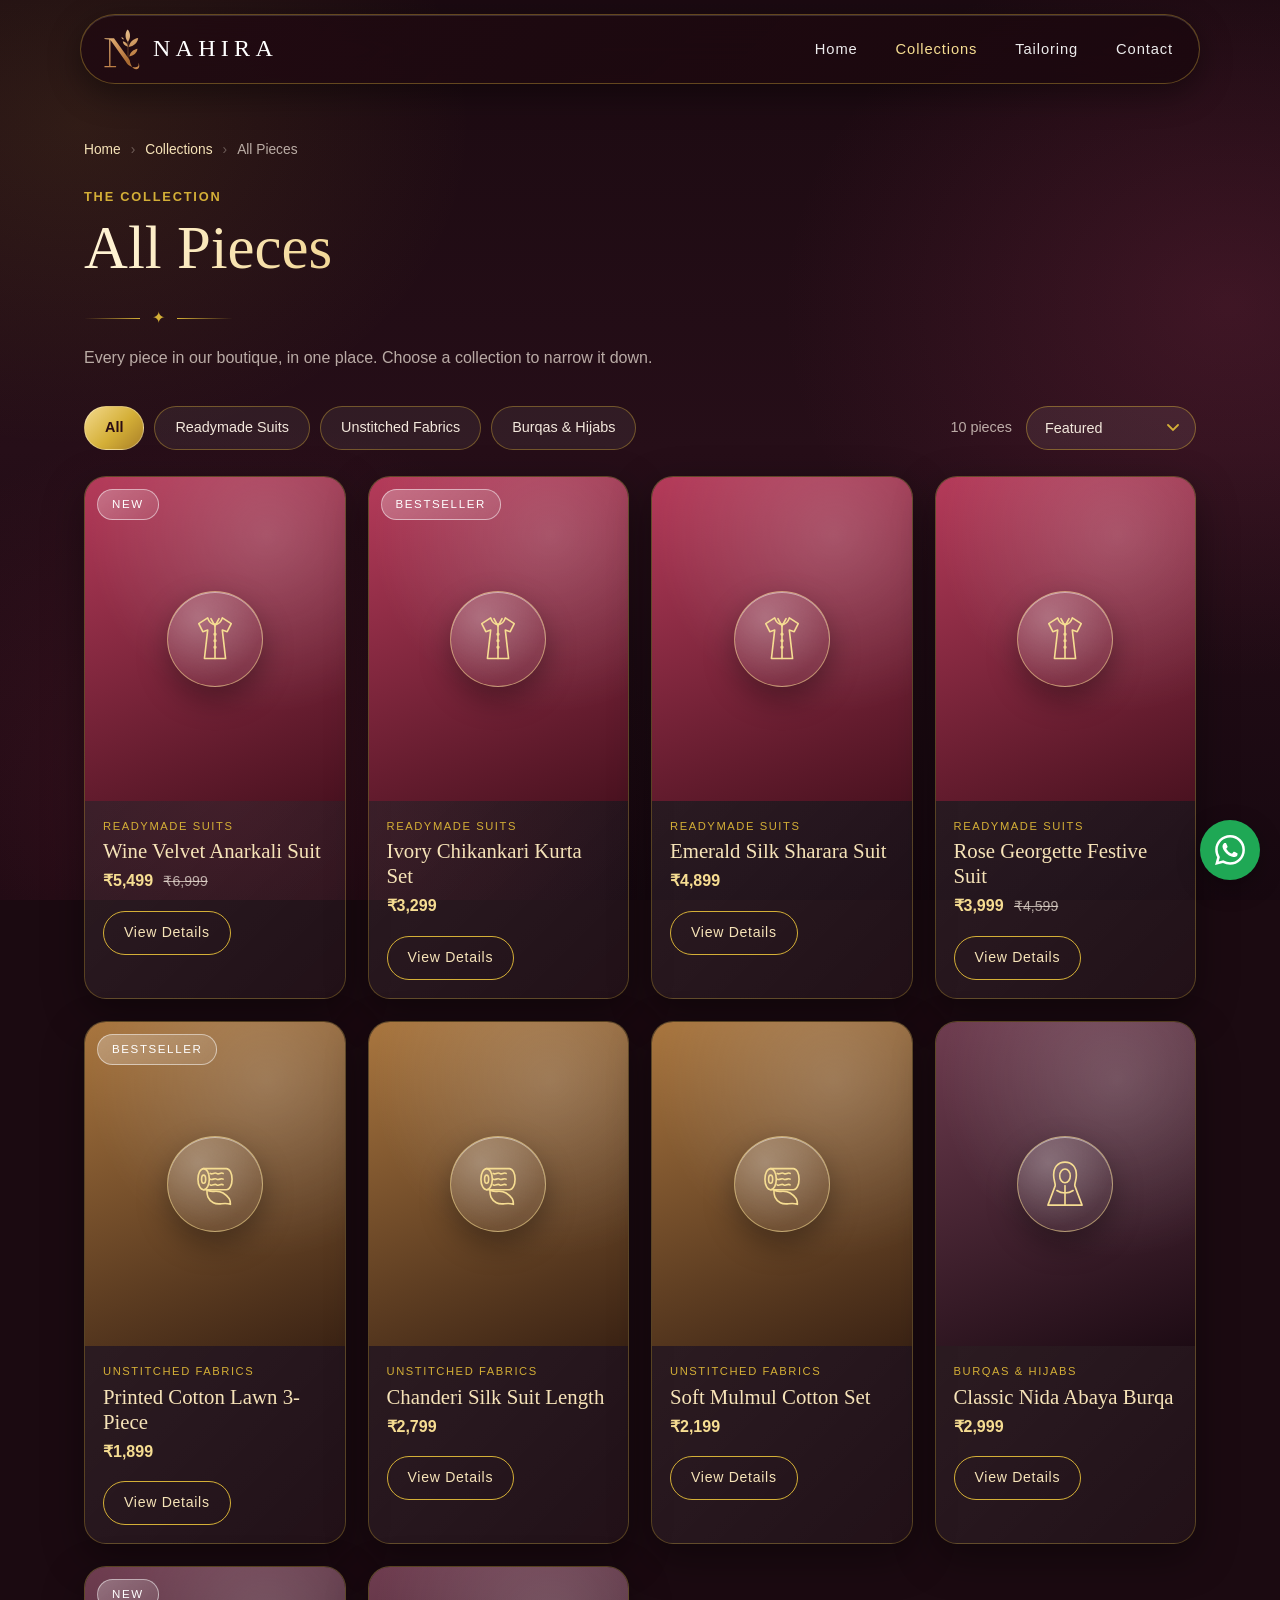
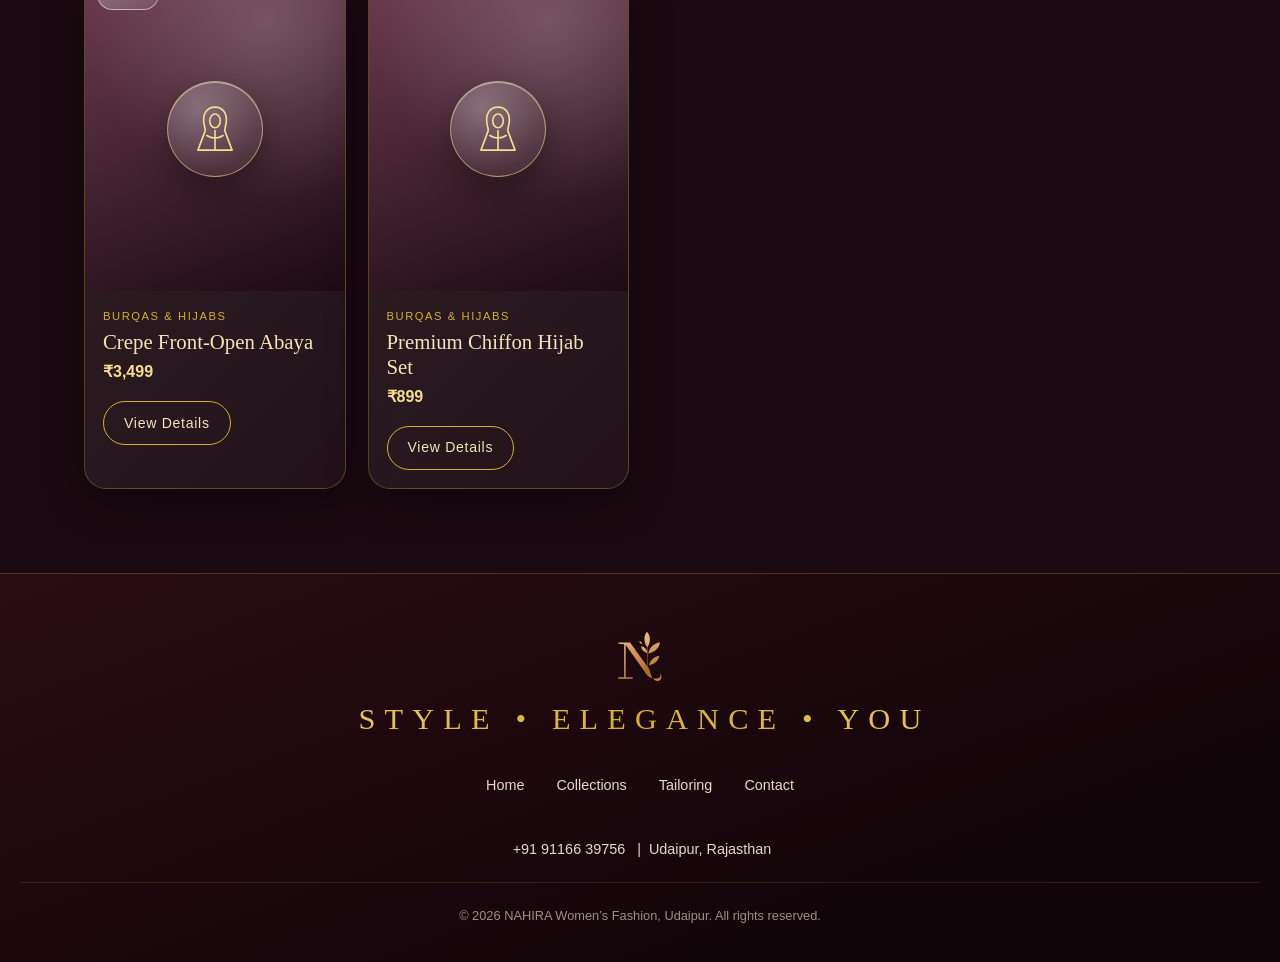
==== category.html @ c0d9e7b3 "Add files via upload" ====
<!DOCTYPE html>
<html lang="en">
<head>
<meta charset="utf-8">
<meta name="viewport" content="width=device-width, initial-scale=1, viewport-fit=cover">
<meta name="color-scheme" content="dark">
<meta name="theme-color" content="#1b0a11">
<title>Collection | NAHIRA Women&rsquo;s Fashion, Udaipur</title>
<meta name="description" content="Browse the NAHIRA collection: designer suits, unstitched fabrics, burqas and hijabs in Udaipur.">
<link rel="icon" href="data:image/svg+xml,%3Csvg xmlns='http://www.w3.org/2000/svg' viewBox='0 0 64 64'%3E%3Crect width='64' height='64' rx='14' fill='%235A1827'/%3E%3Ctext x='32' y='46' font-size='40' text-anchor='middle' fill='%23D4AF37' font-family='Georgia,serif'%3EN%3C/text%3E%3C/svg%3E">
<style>
:root{--wine:#5A1827;--gold:#D4AF37;--champ:#f6e3b8;--txt:#f3e8dc;--mut:rgba(243,232,220,.72);
--serif:"Cormorant Garamond","Playfair Display",Palatino,"Palatino Linotype","Book Antiqua",Georgia,serif;
--sans:"Avenir Next","Segoe UI",Helvetica,Arial,sans-serif;--spring:cubic-bezier(.34,1.56,.64,1);color-scheme:dark}
*{box-sizing:border-box;margin:0;padding:0}
html{scroll-behavior:smooth;-webkit-text-size-adjust:100%;text-size-adjust:100%}
body{font-family:var(--sans);background:#1b0a11;color:var(--txt);line-height:1.65;overflow-x:hidden;min-height:100vh;display:flex;flex-direction:column}
body::before{content:"";position:fixed;inset:0;z-index:-1;pointer-events:none;background:
radial-gradient(640px 520px at 6% 14%,rgba(212,175,55,.10),transparent 62%),
radial-gradient(720px 600px at 96% 34%,rgba(176,58,98,.20),transparent 62%),
radial-gradient(700px 600px at 18% 88%,rgba(122,34,56,.30),transparent 62%),
linear-gradient(180deg,#1b0a11,#260e18 50%,#170810)}
a{color:inherit;text-decoration:none}
button,select{font-family:inherit}
a,button{-webkit-tap-highlight-color:transparent;touch-action:manipulation}
:focus-visible{outline:2px solid var(--gold);outline-offset:3px}
::selection{background:rgba(212,175,55,.4);color:#fff}
.wrap{max-width:1160px;margin:0 auto;padding:0 24px;width:100%}
main{flex:1;padding:128px 0 84px}
.skip{position:fixed;left:12px;top:-60px;z-index:100;padding:10px 18px;border-radius:999px;background:var(--gold);color:#2a0c14;transition:top .3s}
.skip:focus{top:12px}

/* navigation */
#nav{position:fixed;top:calc(14px + env(safe-area-inset-top,0px));left:50%;transform:translateX(-50%);width:min(1120px,calc(100% - 24px));z-index:50;display:flex;align-items:center;justify-content:space-between;padding:10px 20px;border-radius:999px;color:#fff;
background:linear-gradient(135deg,rgba(32,10,17,.9),rgba(26,8,14,.84));backdrop-filter:blur(22px) saturate(120%);-webkit-backdrop-filter:blur(22px) saturate(120%);border:1px solid rgba(212,175,55,.38);box-shadow:inset 0 1px 0 rgba(255,255,255,.14),0 10px 32px rgba(0,0,0,.4)}
.brand{display:flex;align-items:center;gap:10px;font-family:var(--serif);font-size:1.5rem;letter-spacing:.22em}
.brand svg{width:42px;height:42px}
.links{display:flex;gap:26px;font-size:.92rem;letter-spacing:.06em}
.links a{display:inline-block;padding:12px 6px;opacity:.92;transition:transform .45s var(--spring),color .3s,opacity .3s}
.links a:hover,.links a:focus-visible,.links a[aria-current=page]{color:#f6dd92;opacity:1}
.links a:hover{transform:translateY(-2px) scale(1.12)}
.burger{display:none;width:44px;height:44px;margin-right:-8px;place-items:center;font-size:1.5rem;line-height:1;border-radius:50%;background:none;border:0;color:#fff;cursor:pointer}
@media(max-width:760px){
.burger{display:grid}
.links{position:absolute;top:calc(100% + 10px);left:0;right:0;flex-direction:column;gap:0;border-radius:24px;padding:8px 24px;background:rgba(26,8,14,.97);border:1px solid rgba(212,175,55,.35);opacity:0;visibility:hidden;pointer-events:none;transform:translateY(-8px);transition:opacity .4s,transform .4s,visibility 0s .4s}
.links.open{opacity:1;visibility:visible;pointer-events:auto;transform:none;transition-delay:0s}
.links a{padding:14px 0;border-bottom:1px solid rgba(212,175,55,.15)}
.links a:last-child{border:0}
.links a:hover{transform:none}}

/* page heading */
.crumbs{display:flex;flex-wrap:wrap;gap:0 10px;align-items:center;font-size:.86rem;color:var(--mut);margin-bottom:14px}
.crumbs a{display:inline-flex;align-items:center;min-height:44px;color:var(--champ);transition:color .3s}
.crumbs a:hover{color:var(--gold)}
.crumbs i{font-style:normal;opacity:.45}
.kicker{color:var(--gold);letter-spacing:.14em;font-size:.8rem;font-weight:600;text-transform:uppercase}
.title{font-family:var(--serif);font-weight:500;line-height:1.1;font-size:clamp(2.2rem,5.5vw,3.8rem);margin-top:8px;padding-bottom:.08em;
background:linear-gradient(100deg,#fff2d2 5%,#e8c46a 55%,#d98aa0 108%);-webkit-background-clip:text;background-clip:text;color:transparent}
.lead{max-width:640px;margin-top:14px;color:var(--mut)}
.orn{display:flex;align-items:center;gap:12px;color:var(--gold);margin-top:18px}
.orn i{height:1px;width:56px;background:linear-gradient(90deg,transparent,var(--gold))}
.orn i:last-child{transform:scaleX(-1)}

/* buttons + light sweep */
.btn{position:relative;overflow:hidden;display:inline-flex;align-items:center;justify-content:center;gap:10px;min-height:48px;padding:13px 28px;border-radius:999px;font-size:.95rem;letter-spacing:.05em;cursor:pointer;text-align:center;
border:1px solid var(--gold);color:var(--champ);background:rgba(255,255,255,.06);transition:transform .45s var(--spring),box-shadow .4s,background .4s,color .4s}
.btn:hover{transform:translateY(-3px)}
.b-gold{background:linear-gradient(135deg,#f3d98b,#D4AF37 55%,#a97f28);color:#2a0c14;border-color:rgba(255,255,255,.3);box-shadow:inset 0 1px 0 rgba(255,255,255,.6),0 8px 24px rgba(212,175,55,.28)}
.b-wa{background:linear-gradient(135deg,#27c765,#188f48);border-color:rgba(255,255,255,.3);color:#fff;box-shadow:inset 0 1px 0 rgba(255,255,255,.35),0 10px 28px rgba(24,143,72,.3)}
.b-line:hover{background:var(--gold);color:#2a0c14}
.sw{position:relative;overflow:hidden}
.sw::after,.btn::after{content:"";position:absolute;inset:0;border-radius:inherit;pointer-events:none;z-index:3;background:linear-gradient(135deg,transparent 46.5%,rgba(255,238,196,.34) 50%,transparent 53.5%);background-size:300% 300%;background-position:0 0;transition:background-position 1.15s cubic-bezier(.45,0,.2,1)}
.sw:hover::after,.btn:hover::after{background-position:100% 100%}
.glass{background:linear-gradient(135deg,rgba(255,255,255,.10),rgba(255,255,255,.03));backdrop-filter:blur(20px) saturate(140%);-webkit-backdrop-filter:blur(20px) saturate(140%);border:1px solid rgba(212,175,55,.28);box-shadow:0 14px 40px rgba(0,0,0,.38),inset 0 1px 0 rgba(255,255,255,.16),inset 0 -1px 0 rgba(212,175,55,.12)}

/* picture + product cards */
.media{position:relative;aspect-ratio:4/5;overflow:hidden;background:radial-gradient(circle at 70% 18%,rgba(255,255,255,.18),transparent 55%),linear-gradient(160deg,var(--c1,#7a2238),var(--c2,#2c0c16))}
.media img{position:absolute;inset:0;width:100%;height:100%;object-fit:cover;transition:transform 1.2s cubic-bezier(.2,.7,.2,1)}
.ph{position:absolute;inset:0;display:grid;place-items:center}
.ph span{display:grid;place-items:center;width:96px;height:96px;border-radius:50%;color:#f6dd92;background:radial-gradient(circle at 32% 28%,rgba(255,255,255,.28),rgba(255,255,255,.06) 70%);border:1px solid rgba(246,221,146,.55);box-shadow:inset 0 1px 0 rgba(255,255,255,.45),0 12px 30px rgba(0,0,0,.35)}
.ph svg{width:52px;height:52px}
.badge{position:absolute;top:12px;left:12px;z-index:2;padding:5px 14px;border-radius:999px;font-size:.72rem;letter-spacing:.14em;text-transform:uppercase;color:#fff;background:linear-gradient(135deg,rgba(255,255,255,.28),rgba(255,255,255,.08));border:1px solid rgba(255,255,255,.5);backdrop-filter:blur(10px);-webkit-backdrop-filter:blur(10px)}
.grid{display:grid;grid-template-columns:repeat(auto-fill,minmax(250px,1fr));gap:22px}
@media(max-width:560px){.grid{grid-template-columns:repeat(2,minmax(0,1fr));gap:14px}.ph span{width:72px;height:72px}.ph svg{width:38px;height:38px}}
@media(max-width:360px){.grid{grid-template-columns:1fr}}
.pc{display:flex;flex-direction:column;border-radius:22px;border:1px solid rgba(212,175,55,.3);background:linear-gradient(135deg,rgba(255,255,255,.10),rgba(255,255,255,.03));box-shadow:0 14px 40px rgba(0,0,0,.38);animation:up .8s both;transition:transform .5s var(--spring),box-shadow .5s,border-color .5s}
.mwrap{position:relative}
.pi{padding:16px 18px 18px;display:flex;flex-direction:column;gap:4px;flex:1}
.pcat{font-size:.7rem;letter-spacing:.14em;text-transform:uppercase;color:var(--gold)}
.pi h3{font-family:var(--serif);font-weight:500;font-size:1.3rem;line-height:1.2;color:var(--champ)}
.pp{font-weight:600;color:#f6dd92}
.pp s{color:var(--mut);font-weight:400;font-size:.88em;margin-left:6px}
.vd{margin-top:12px;align-self:flex-start;display:inline-flex;align-items:center;min-height:44px;padding:0 20px;border-radius:999px;border:1px solid var(--gold);color:var(--champ);font-size:.88rem;letter-spacing:.05em;transition:background .4s,color .4s}
@media(max-width:560px){.pi{padding:12px 12px 14px}.pi h3{font-size:1.1rem}.vd{align-self:stretch;justify-content:center;padding:0 10px}}
@media(hover:hover){
.pc:hover{transform:translateY(-8px) scale(1.02);border-color:rgba(246,221,146,.7);box-shadow:0 28px 60px rgba(0,0,0,.55),0 0 30px rgba(212,175,55,.18)}
.pc:hover .media img{transform:scale(1.07)}
.pc:hover .vd{background:var(--gold);color:#2a0c14}}

/* messages */
.state{max-width:620px;margin:40px auto 0;padding:40px 28px;border-radius:24px;text-align:center}
.state svg{width:46px;height:46px;color:var(--gold);margin-bottom:14px}
.state h2{font-family:var(--serif);font-weight:500;font-size:1.8rem;color:var(--champ);line-height:1.2}
.state p{margin:10px 0 22px;color:var(--mut)}
.state .row{display:flex;flex-wrap:wrap;gap:12px;justify-content:center}

/* footer + whatsapp button */
footer{background:linear-gradient(160deg,#2a0c14,#120509 75%);border-top:1px solid rgba(212,175,55,.3);color:#e8d9c8;text-align:center;padding:56px 20px 36px}
.fe{width:52px;height:52px;margin:0 auto 12px;display:block}
.motto{font-family:var(--serif);font-size:clamp(.95rem,4.2vw,1.9rem);letter-spacing:.2em;padding-left:.2em;background:linear-gradient(90deg,#f6dd92,#D4AF37,#f6dd92);-webkit-background-clip:text;background-clip:text;color:transparent}
@media(min-width:561px){.motto{letter-spacing:.3em;padding-left:.3em}}
.fl{display:flex;gap:0 20px;justify-content:center;flex-wrap:wrap;margin:18px 0;font-size:.9rem}
.fl a{padding:12px 6px;transition:color .3s}.fl a:hover{color:var(--gold)}
.fp{font-size:.9rem}.fp a{display:inline-block;padding:10px 4px}
.copy{font-size:.8rem;opacity:.65;border-top:1px solid rgba(212,175,55,.25);padding-top:22px;margin-top:10px}
.fab{position:fixed;right:calc(20px + env(safe-area-inset-right,0px));bottom:calc(20px + env(safe-area-inset-bottom,0px));z-index:60;width:60px;height:60px;border-radius:50%;background:#1fa855;display:grid;place-items:center;color:#fff;box-shadow:0 8px 24px rgba(0,0,0,.28);animation:pulse 2.6s infinite;transition:transform .5s var(--spring)}
.fab:hover{transform:scale(1.08)}.fab svg{width:30px;height:30px}
@keyframes pulse{0%{box-shadow:0 0 0 0 rgba(31,168,85,.55)}70%{box-shadow:0 0 0 18px rgba(31,168,85,0)}100%{box-shadow:0 0 0 0 rgba(31,168,85,0)}}
@keyframes up{from{opacity:0;transform:translateY(18px)}}
.up{animation:up .9s both}
@media(max-width:560px){footer{padding-bottom:100px}main{padding-top:112px}}
@media(prefers-reduced-motion:reduce){html{scroll-behavior:auto}*{animation:none!important;transition:none!important}}

.head{max-width:760px}
.toolbar{display:flex;flex-wrap:wrap;gap:14px 20px;align-items:center;justify-content:space-between;margin:34px 0 26px}
.chips{display:flex;flex-wrap:wrap;gap:10px}
.chip{display:inline-flex;align-items:center;min-height:44px;padding:0 20px;border-radius:999px;font-size:.9rem;border:1px solid rgba(212,175,55,.4);background:rgba(255,255,255,.06);color:var(--txt);transition:transform .45s var(--spring),background .4s,color .4s,border-color .4s}
.chip:hover{transform:translateY(-3px);border-color:var(--gold)}
.chip[aria-current=true]{background:linear-gradient(135deg,#f3d98b,#D4AF37 55%,#a97f28);color:#2a0c14;border-color:rgba(255,255,255,.3);font-weight:600}
.tools{display:flex;align-items:center;gap:14px;color:var(--mut);font-size:.9rem}
.sel{min-height:44px;padding:0 40px 0 18px;border-radius:999px;border:1px solid rgba(212,175,55,.45);background:rgba(255,255,255,.07) url("data:image/svg+xml,%3Csvg xmlns='http://www.w3.org/2000/svg' width='12' height='8' viewBox='0 0 12 8'%3E%3Cpath d='M1 1l5 5 5-5' fill='none' stroke='%23D4AF37' stroke-width='1.8' stroke-linecap='round'/%3E%3C/svg%3E") no-repeat right 16px center;color:var(--txt);font-size:.9rem;-webkit-appearance:none;appearance:none;cursor:pointer}
.sel option{background:#2a0c14;color:#f3e8dc}
@media(max-width:560px){.tools{width:100%;justify-content:space-between}}
</style>
</head>
<body>
<svg width="0" height="0" style="position:absolute" aria-hidden="true">
<defs>
<linearGradient id="bz" gradientUnits="userSpaceOnUse" x1="118" y1="246" x2="530" y2="625"><stop offset="0" stop-color="#e3b479"/><stop offset=".45" stop-color="#c88b52"/><stop offset=".75" stop-color="#a8692f"/><stop offset="1" stop-color="#c58a50"/></linearGradient>
<linearGradient id="lf" gradientUnits="userSpaceOnUse" x1="350" y1="140" x2="530" y2="470"><stop offset="0" stop-color="#e8c28f"/><stop offset="1" stop-color="#b9783c"/></linearGradient>
<symbol id="logo" viewBox="100 120 470 520">
<path fill="url(#bz)" d="M118 246H236L430 516C440 584 472 632 512 630C552 628 562 580 532 548C548 576 540 606 502 606C452 606 402 582 381 534L192 270V592H262V607H118V592H176V262Q132 262 118 256Z"/>
<path fill="none" stroke="url(#bz)" stroke-width="5" stroke-linecap="round" d="M411 520C406 440 412 360 408 292"/>
<g fill="url(#lf)">
<path d="M408 292C372 250 368 180 405 138C445 180 442 250 408 292Z"/>
<path d="M418 355C430 290 480 250 535 243C530 300 480 345 418 355Z"/>
<path d="M425 472C435 420 480 385 527 377C520 430 480 462 425 472Z"/>
<path d="M408 352C365 337 345 312 346 283C385 290 405 315 408 352Z"/>
<path d="M327 233C345 235 357 248 358 263C340 258 330 248 327 233Z"/>
</g>
<path fill="none" stroke="#fbe9cc" stroke-opacity=".35" stroke-width="2" d="M405 150C396 200 398 250 408 285"/>
</symbol>
</defs>
</svg>
<svg width="0" height="0" style="position:absolute" aria-hidden="true"><symbol id="wa" viewBox="0 0 24 24"><path d="M17.47 14.38c-.3-.15-1.76-.87-2.03-.97-.27-.1-.47-.15-.67.15-.2.3-.77.97-.94 1.16-.17.2-.35.22-.64.07-.3-.15-1.26-.46-2.39-1.47-.88-.79-1.48-1.76-1.65-2.06-.17-.3-.02-.46.13-.6.13-.13.3-.35.45-.52.15-.17.2-.3.3-.5.1-.2.05-.37-.03-.52-.07-.15-.67-1.61-.92-2.2-.24-.58-.49-.5-.67-.51h-.57c-.2 0-.52.08-.79.37-.27.3-1.04 1.02-1.04 2.48s1.07 2.88 1.21 3.07c.15.2 2.1 3.2 5.08 4.49.71.3 1.26.49 1.69.62.71.23 1.36.2 1.87.12.57-.08 1.76-.72 2-1.41.25-.7.25-1.29.17-1.41-.07-.13-.27-.2-.57-.35zM12.05 21.78a9.87 9.87 0 01-5.03-1.38l-.36-.21-3.74.98 1-3.65-.24-.37a9.86 9.86 0 01-1.51-5.26c0-5.45 4.44-9.88 9.89-9.88 2.64 0 5.12 1.03 6.99 2.9a9.82 9.82 0 012.89 6.99c0 5.45-4.44 9.88-9.89 9.88zm8.41-18.3A11.82 11.82 0 0012.05 0C5.5 0 .16 5.34.16 11.89c0 2.1.55 4.14 1.59 5.95L.06 24l6.3-1.65a11.88 11.88 0 005.69 1.45c6.55 0 11.89-5.34 11.89-11.89 0-3.18-1.24-6.17-3.48-8.42z"/></symbol></svg>
<a class="skip" href="#app">Skip to content</a>

<nav id="nav" aria-label="Main">
  <a href="index.html" class="brand" aria-label="Nahira home"><svg><use href="#logo"/></svg>NAHIRA</a>
  <button class="burger" id="burger" type="button" aria-label="Open menu" aria-controls="links" aria-expanded="false">&#9776;</button>
  <div class="links" id="links"><a href="index.html">Home</a><a href="collections.html" aria-current="page">Collections</a><a href="index.html#tailoring">Tailoring</a><a href="index.html#contact">Contact</a></div>
</nav>

<main>
<div class="wrap">
  <nav class="crumbs up" aria-label="Breadcrumb" id="crumbs"><a href="index.html">Home</a><i>&rsaquo;</i><a href="collections.html">Collections</a></nav>
  <header class="head up">
    <p class="kicker" id="kick">The Collection</p>
    <h1 class="title" id="ttl">Loading&hellip;</h1>
    <div class="orn"><i></i>&#10022;<i></i></div>
    <p class="lead" id="lead"></p>
  </header>
  <div class="toolbar up" id="toolbar" hidden>
    <div class="chips" id="chips" role="navigation" aria-label="Filter by category"></div>
    <div class="tools"><span id="count" aria-live="polite"></span>
      <label class="sr" for="sort" style="position:absolute;left:-9999px">Sort pieces</label>
      <select class="sel" id="sort"><option value="featured">Featured</option><option value="low">Price: low to high</option><option value="high">Price: high to low</option><option value="name">Name: A to Z</option></select></div>
  </div>
  <section id="app" aria-live="polite"><noscript><div class="state glass"><h2>Please enable JavaScript</h2><p>The catalogue needs JavaScript to load. You can still message us on WhatsApp.</p></div></noscript></section>
</div>
</main>

<footer>
  <svg class="fe" viewBox="0 0 100 100" aria-hidden="true"><use href="#logo"/></svg>
  <p class="motto">STYLE &bull; ELEGANCE &bull; YOU</p>
  <div class="fl"><a href="index.html">Home</a><a href="collections.html">Collections</a><a href="index.html#tailoring">Tailoring</a><a href="index.html#contact">Contact</a></div>
  <p class="fp"><a href="tel:+919116639756">+91 91166 39756</a> &nbsp;|&nbsp; Udaipur, Rajasthan</p>
  <p class="copy">&copy; <span id="yr">2026</span> NAHIRA Women&rsquo;s Fashion, Udaipur. All rights reserved.</p>
</footer>

<a class="fab" id="fab" href="https://wa.me/919116639756" target="_blank" rel="noopener" aria-label="Chat on WhatsApp"><svg viewBox="0 0 24 24" fill="currentColor"><use href="#wa"/></svg></a>

<script src="products.js"></script>
<script>
(function(){
"use strict";
var N=window.NAHIRA; if(!N){ document.getElementById('app').innerHTML='<div class="state glass"><h2>We could not load the catalogue</h2><p>Please refresh the page, or message us on WhatsApp and we will help you right away.</p><div class="row"><a class="btn b-wa" href="https://wa.me/919116639756">Chat on WhatsApp</a></div></div>'; return; }
N.initShell();
var app=document.getElementById("app"), $=function(id){return document.getElementById(id);};
var params=new URLSearchParams(location.search);
var raw=(params.get("cat")||"all").trim().toLowerCase();
var shelf=N.categories.filter(function(c){return !c.href;});
var cat=raw==="all"?null:shelf.filter(function(c){return c.id.toLowerCase()===raw;})[0];

function state(title,text,extra){
  app.innerHTML='<div class="state glass up">'+N.icon("gem")+'<h2>'+N.esc(title)+'</h2><p>'+N.esc(text)+'</p><div class="row">'+extra+'</div></div>';
}
function chipsHtml(){
  var all='<a class="chip" href="category.html?cat=all"'+(cat?'':' aria-current="true"')+'>All</a>';
  return all+shelf.map(function(c){
    var on=cat&&cat.id===c.id;
    return '<a class="chip" href="category.html?cat='+encodeURIComponent(c.id)+'"'+(on?' aria-current="true"':'')+'>'+N.esc(c.name)+'</a>';
  }).join("");
}

if(raw!=="all"&&!cat){
  document.title="Collection not found | NAHIRA Women\u2019s Fashion";
  $("kick").textContent="Collection not found"; $("ttl").textContent="We could not find that collection";
  $("lead").textContent="The link may be old or mistyped. Please choose one of our collections below.";
  state("Choose a collection","Here are the collections currently available at NAHIRA.",
    shelf.map(function(c){return '<a class="btn b-line" href="category.html?cat='+encodeURIComponent(c.id)+'">'+N.esc(c.name)+'</a>';}).join("")+'<a class="btn b-gold" href="collections.html">All collections</a>');
  return;
}

var name=cat?cat.name:"All Pieces";
document.title=name+" | NAHIRA Women\u2019s Fashion, Udaipur";
$("kick").textContent=cat?(cat.tagline||"The Collection"):"The Collection";
$("ttl").textContent=name;
$("lead").textContent=cat?(cat.description||""):"Every piece in our boutique, in one place. Choose a collection to narrow it down.";
$("crumbs").insertAdjacentHTML("beforeend",'<i>&rsaquo;</i><span aria-current="page">'+N.esc(name)+'</span>');
$("chips").innerHTML=chipsHtml(); $("toolbar").hidden=false;

var items=cat?N.inCat(cat.id):N.products.filter(function(p){return N.cat(p.category)&&!N.cat(p.category).href;});

function render(){
  var mode=$("sort").value, list=items.slice();
  if(mode==="low") list.sort(function(a,b){return (a.price||0)-(b.price||0);});
  if(mode==="high") list.sort(function(a,b){return (b.price||0)-(a.price||0);});
  if(mode==="name") list.sort(function(a,b){return String(a.name).localeCompare(String(b.name));});
  $("count").textContent=list.length+(list.length===1?" piece":" pieces");
  if(!list.length){
    $("sort").disabled=true;
    state("New pieces arriving soon","We are adding new designs to this collection. Message us and we will tell you what is coming.",
      '<a class="btn b-wa" target="_blank" rel="noopener" href="'+N.esc(N.wa("Hello Nahira Fashion, I would like to know about new arrivals in "+name+"."))+'">Ask on WhatsApp</a><a class="btn b-line" href="collections.html">All collections</a>');
    return;
  }
  app.innerHTML='<div class="grid">'+list.map(N.card).join("")+'</div>';
}
$("sort").addEventListener("change",render);
render();
})();
</script>
</body>
</html>
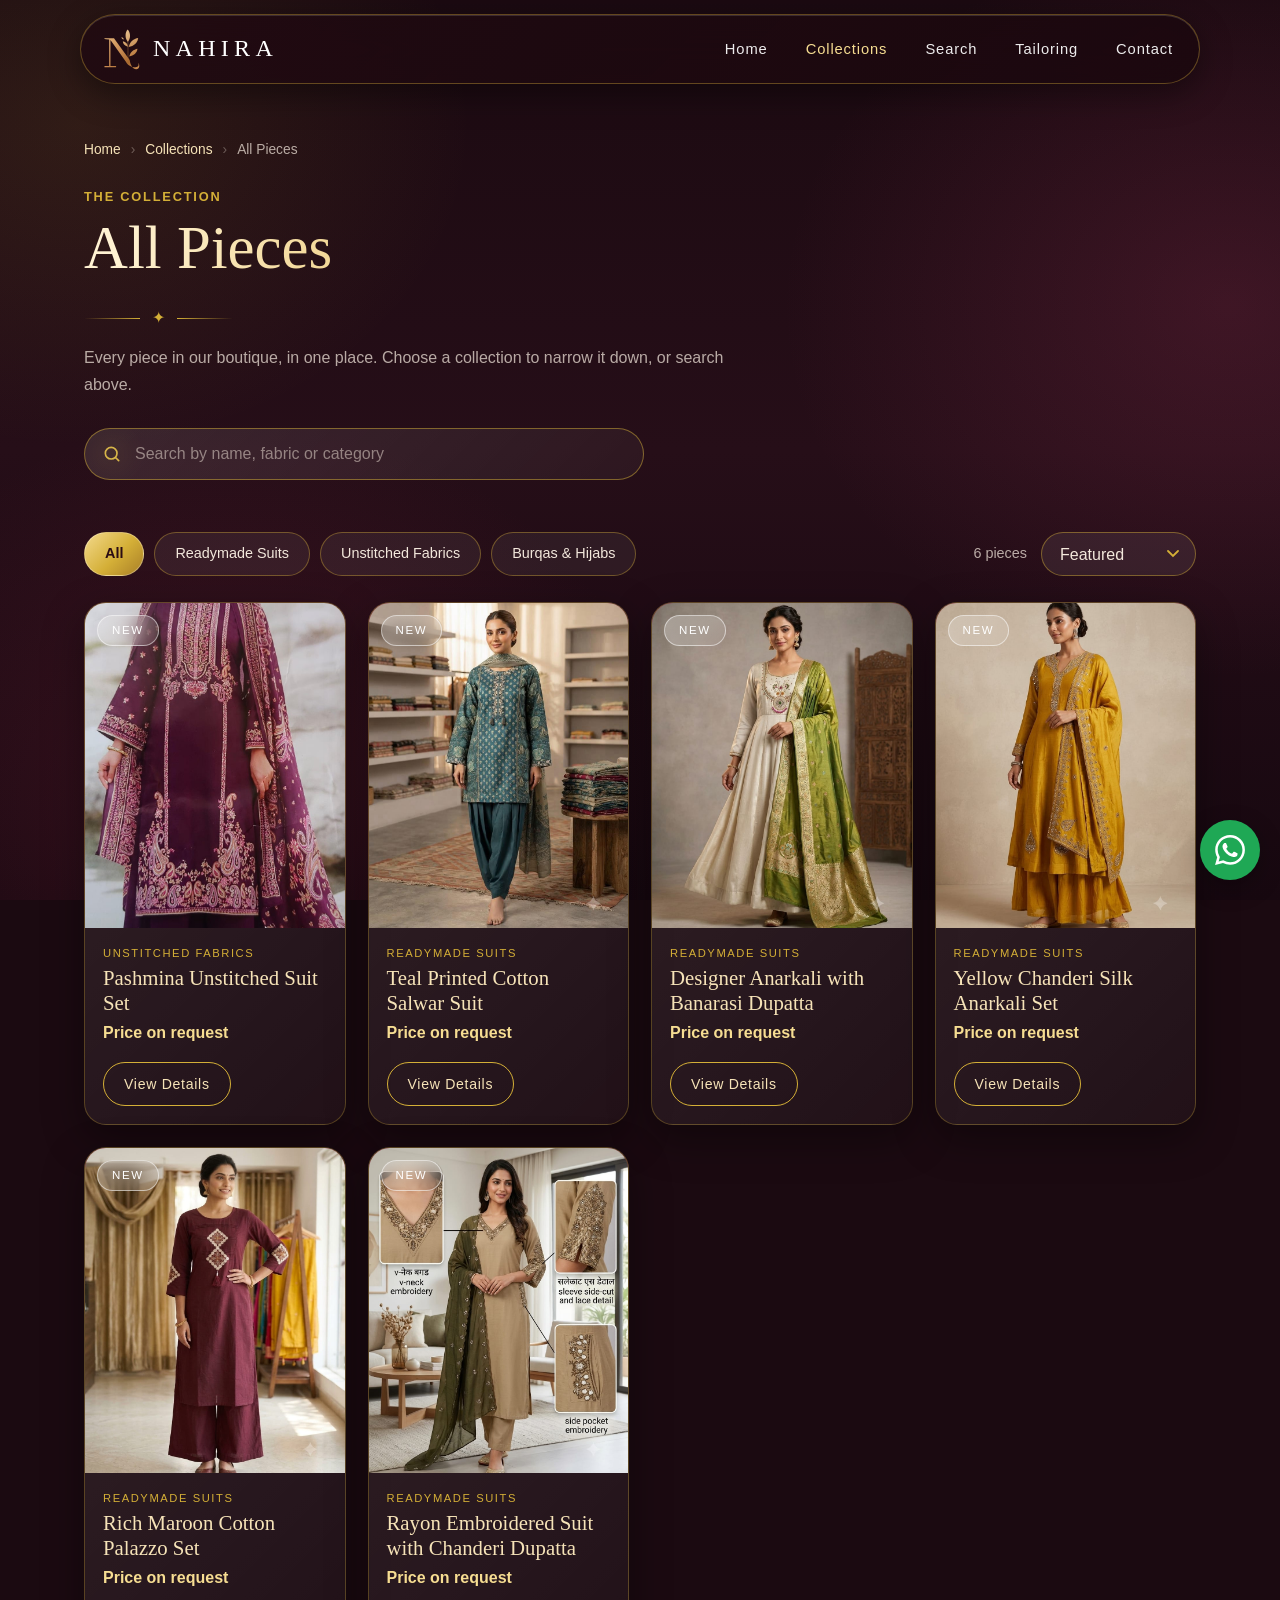
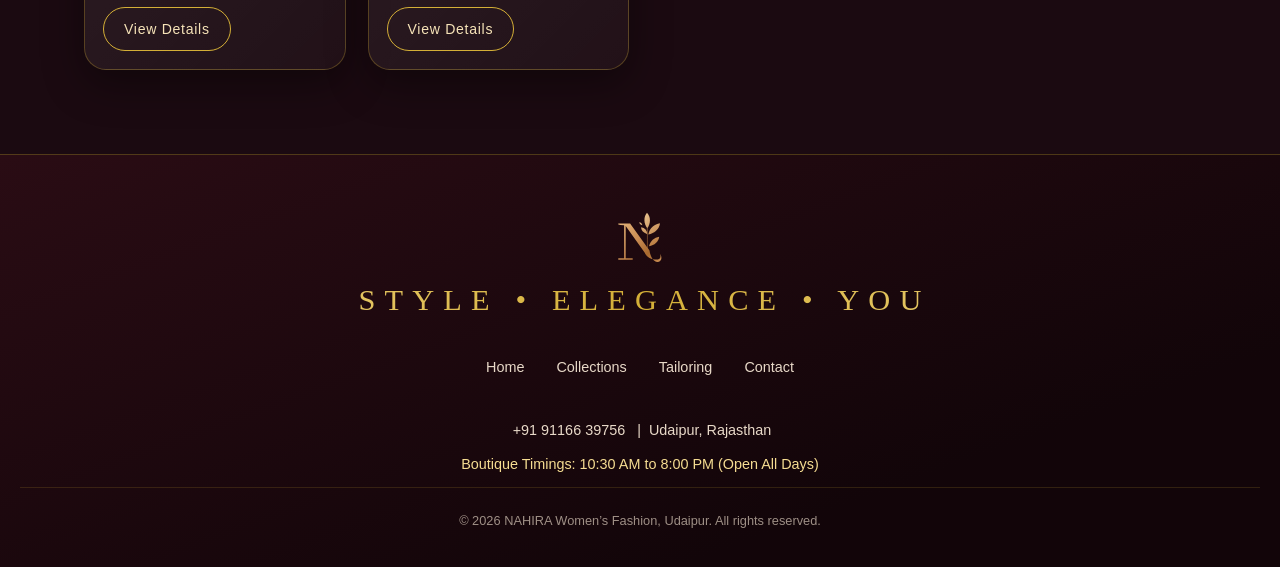
==== commit 2ae92589: "Add files via upload" ====
--- a/category.html
+++ b/category.html
@@ -13,6 +13,7 @@
 --serif:"Cormorant Garamond","Playfair Display",Palatino,"Palatino Linotype","Book Antiqua",Georgia,serif;
 --sans:"Avenir Next","Segoe UI",Helvetica,Arial,sans-serif;--spring:cubic-bezier(.34,1.56,.64,1);color-scheme:dark}
 *{box-sizing:border-box;margin:0;padding:0}
+[hidden]{display:none!important}
 html{scroll-behavior:smooth;-webkit-text-size-adjust:100%;text-size-adjust:100%}
 body{font-family:var(--sans);background:#1b0a11;color:var(--txt);line-height:1.65;overflow-x:hidden;min-height:100vh;display:flex;flex-direction:column}
 body::before{content:"";position:fixed;inset:0;z-index:-1;pointer-events:none;background:
@@ -97,6 +98,17 @@
 .pc:hover .media img{transform:scale(1.07)}
 .pc:hover .vd{background:var(--gold);color:#2a0c14}}
 
+/* search */
+.search{position:relative;display:flex;align-items:center;max-width:560px;margin-top:30px;scroll-margin-top:110px}
+.search svg{position:absolute;left:18px;width:20px;height:20px;color:var(--gold);pointer-events:none}
+.search input{width:100%;min-height:52px;padding:0 54px 0 50px;border-radius:999px;border:1px solid rgba(212,175,55,.5);background:linear-gradient(135deg,rgba(255,255,255,.10),rgba(255,255,255,.04));backdrop-filter:blur(16px);-webkit-backdrop-filter:blur(16px);color:var(--txt);font:inherit;font-size:16px;-webkit-appearance:none;appearance:none;transition:border-color .3s,box-shadow .3s}
+.search input:focus{outline:none;border-color:#f6dd92;box-shadow:0 0 0 3px rgba(212,175,55,.22)}
+.search input::placeholder{color:rgba(243,232,220,.5)}
+.search input::-webkit-search-cancel-button,.search input::-webkit-search-decoration{display:none;-webkit-appearance:none}
+.search button{position:absolute;right:4px;width:44px;height:44px;border-radius:50%;border:0;background:none;color:var(--champ);font-size:1.5rem;line-height:1;cursor:pointer;transition:background .3s}
+.search button:hover{background:rgba(212,175,55,.22)}
+.qinfo{margin-top:10px;font-size:.9rem;color:#e8c46a;min-height:1.4em}
+
 /* messages */
 .state{max-width:620px;margin:40px auto 0;padding:40px 28px;border-radius:24px;text-align:center}
 .state svg{width:46px;height:46px;color:var(--gold);margin-bottom:14px}
@@ -112,6 +124,7 @@
 .fl{display:flex;gap:0 20px;justify-content:center;flex-wrap:wrap;margin:18px 0;font-size:.9rem}
 .fl a{padding:12px 6px;transition:color .3s}.fl a:hover{color:var(--gold)}
 .fp{font-size:.9rem}.fp a{display:inline-block;padding:10px 4px}
+.hrs{font-size:.9rem;color:#f6dd92;margin-bottom:4px}
 .copy{font-size:.8rem;opacity:.65;border-top:1px solid rgba(212,175,55,.25);padding-top:22px;margin-top:10px}
 .fab{position:fixed;right:calc(20px + env(safe-area-inset-right,0px));bottom:calc(20px + env(safe-area-inset-bottom,0px));z-index:60;width:60px;height:60px;border-radius:50%;background:#1fa855;display:grid;place-items:center;color:#fff;box-shadow:0 8px 24px rgba(0,0,0,.28);animation:pulse 2.6s infinite;transition:transform .5s var(--spring)}
 .fab:hover{transform:scale(1.08)}.fab svg{width:30px;height:30px}
@@ -122,14 +135,15 @@
 @media(prefers-reduced-motion:reduce){html{scroll-behavior:auto}*{animation:none!important;transition:none!important}}
 
 .head{max-width:760px}
-.toolbar{display:flex;flex-wrap:wrap;gap:14px 20px;align-items:center;justify-content:space-between;margin:34px 0 26px}
+.toolbar{display:flex;flex-wrap:wrap;gap:14px 20px;align-items:center;justify-content:space-between;margin:22px 0 26px}
 .chips{display:flex;flex-wrap:wrap;gap:10px}
 .chip{display:inline-flex;align-items:center;min-height:44px;padding:0 20px;border-radius:999px;font-size:.9rem;border:1px solid rgba(212,175,55,.4);background:rgba(255,255,255,.06);color:var(--txt);transition:transform .45s var(--spring),background .4s,color .4s,border-color .4s}
 .chip:hover{transform:translateY(-3px);border-color:var(--gold)}
 .chip[aria-current=true]{background:linear-gradient(135deg,#f3d98b,#D4AF37 55%,#a97f28);color:#2a0c14;border-color:rgba(255,255,255,.3);font-weight:600}
 .tools{display:flex;align-items:center;gap:14px;color:var(--mut);font-size:.9rem}
-.sel{min-height:44px;padding:0 40px 0 18px;border-radius:999px;border:1px solid rgba(212,175,55,.45);background:rgba(255,255,255,.07) url("data:image/svg+xml,%3Csvg xmlns='http://www.w3.org/2000/svg' width='12' height='8' viewBox='0 0 12 8'%3E%3Cpath d='M1 1l5 5 5-5' fill='none' stroke='%23D4AF37' stroke-width='1.8' stroke-linecap='round'/%3E%3C/svg%3E") no-repeat right 16px center;color:var(--txt);font-size:.9rem;-webkit-appearance:none;appearance:none;cursor:pointer}
+.sel{min-height:44px;padding:0 40px 0 18px;border-radius:999px;border:1px solid rgba(212,175,55,.45);background:rgba(255,255,255,.07) url("data:image/svg+xml,%3Csvg xmlns='http://www.w3.org/2000/svg' width='12' height='8' viewBox='0 0 12 8'%3E%3Cpath d='M1 1l5 5 5-5' fill='none' stroke='%23D4AF37' stroke-width='1.8' stroke-linecap='round'/%3E%3C/svg%3E") no-repeat right 16px center;color:var(--txt);font-size:16px;-webkit-appearance:none;appearance:none;cursor:pointer}
 .sel option{background:#2a0c14;color:#f3e8dc}
+.sr{position:absolute;left:-9999px}
 @media(max-width:560px){.tools{width:100%;justify-content:space-between}}
 </style>
 </head>
@@ -158,7 +172,7 @@
 <nav id="nav" aria-label="Main">
   <a href="index.html" class="brand" aria-label="Nahira home"><svg><use href="#logo"/></svg>NAHIRA</a>
   <button class="burger" id="burger" type="button" aria-label="Open menu" aria-controls="links" aria-expanded="false">&#9776;</button>
-  <div class="links" id="links"><a href="index.html">Home</a><a href="collections.html" aria-current="page">Collections</a><a href="index.html#tailoring">Tailoring</a><a href="index.html#contact">Contact</a></div>
+  <div class="links" id="links"><a href="index.html">Home</a><a href="collections.html" aria-current="page">Collections</a><a href="#search">Search</a><a href="index.html#tailoring">Tailoring</a><a href="index.html#contact">Contact</a></div>
 </nav>
 
 <main>
@@ -170,11 +184,13 @@
     <div class="orn"><i></i>&#10022;<i></i></div>
     <p class="lead" id="lead"></p>
   </header>
+  <div class="search up" id="search" role="search"><svg viewBox="0 0 24 24" fill="none" stroke="currentColor" stroke-width="2" stroke-linecap="round" aria-hidden="true"><circle cx="11" cy="11" r="7"/><path d="M20 20l-3.5-3.5"/></svg><input id="q" type="search" placeholder="Search by name, fabric or category" aria-label="Search pieces" autocomplete="off" autocapitalize="off" autocorrect="off" spellcheck="false" enterkeyhint="search"><button type="button" id="qclear" aria-label="Clear search" hidden>&times;</button></div>
+  <p class="qinfo" id="qinfo" aria-live="polite"></p>
   <div class="toolbar up" id="toolbar" hidden>
     <div class="chips" id="chips" role="navigation" aria-label="Filter by category"></div>
     <div class="tools"><span id="count" aria-live="polite"></span>
-      <label class="sr" for="sort" style="position:absolute;left:-9999px">Sort pieces</label>
-      <select class="sel" id="sort"><option value="featured">Featured</option><option value="low">Price: low to high</option><option value="high">Price: high to low</option><option value="name">Name: A to Z</option></select></div>
+      <label class="sr" for="sort">Sort pieces</label>
+      <select class="sel" id="sort"><option value="featured">Featured</option><option value="name">Name: A to Z</option></select></div>
   </div>
   <section id="app" aria-live="polite"><noscript><div class="state glass"><h2>Please enable JavaScript</h2><p>The catalogue needs JavaScript to load. You can still message us on WhatsApp.</p></div></noscript></section>
 </div>
@@ -185,6 +201,7 @@
   <p class="motto">STYLE &bull; ELEGANCE &bull; YOU</p>
   <div class="fl"><a href="index.html">Home</a><a href="collections.html">Collections</a><a href="index.html#tailoring">Tailoring</a><a href="index.html#contact">Contact</a></div>
   <p class="fp"><a href="tel:+919116639756">+91 91166 39756</a> &nbsp;|&nbsp; Udaipur, Rajasthan</p>
+  <p class="hrs">Boutique Timings: 10:30 AM to 8:00 PM (Open All Days)</p>
   <p class="copy">&copy; <span id="yr">2026</span> NAHIRA Women&rsquo;s Fashion, Udaipur. All rights reserved.</p>
 </footer>
 
@@ -196,11 +213,23 @@
 "use strict";
 var N=window.NAHIRA; if(!N){ document.getElementById('app').innerHTML='<div class="state glass"><h2>We could not load the catalogue</h2><p>Please refresh the page, or message us on WhatsApp and we will help you right away.</p><div class="row"><a class="btn b-wa" href="https://wa.me/919116639756">Chat on WhatsApp</a></div></div>'; return; }
 N.initShell();
-var app=document.getElementById("app"), $=function(id){return document.getElementById(id);};
+var $=function(id){return document.getElementById(id);};
+var app=$("app"), qEl=$("q"), info=$("qinfo");
 var params=new URLSearchParams(location.search);
 var raw=(params.get("cat")||"all").trim().toLowerCase();
 var shelf=N.categories.filter(function(c){return !c.href;});
 var cat=raw==="all"?null:shelf.filter(function(c){return c.id.toLowerCase()===raw;})[0];
+
+function emptyState(q,extra){
+  return '<div class="state glass up">'+N.icon("gem")+'<h2>No pieces found</h2><p>We could not find &ldquo;'+N.esc(q)+'&rdquo;. Try another word such as a fabric or colour, or message us and we will help you find it.</p><div class="row">'+
+    '<a class="btn b-wa" target="_blank" rel="noopener" href="'+N.esc(N.wa("Hello Nahira Fashion, I am looking for \""+q+"\". Can you help me?"))+'">Ask on WhatsApp</a>'+(extra||"")+'</div></div>';
+}
+function setQ(v){ try{ var u=new URL(location.href); if(v) u.searchParams.set("q",v); else u.searchParams.delete("q"); history.replaceState(null,"",u.pathname+u.search+u.hash); }catch(e){} }
+function wireSearchLink(box,input){
+  var go=function(e){ if(e) e.preventDefault(); if(box) box.scrollIntoView({behavior:"smooth",block:"center"}); if(input) input.focus({preventScroll:true}); };
+  [].forEach.call(document.querySelectorAll('a[href="#search"]'),function(a){ a.addEventListener("click",go); });
+  if(location.hash==="#search") setTimeout(function(){ go(); },350);
+}
 
 function state(title,text,extra){
   app.innerHTML='<div class="state glass up">'+N.icon("gem")+'<h2>'+N.esc(title)+'</h2><p>'+N.esc(text)+'</p><div class="row">'+extra+'</div></div>';
@@ -217,6 +246,7 @@
   document.title="Collection not found | NAHIRA Women\u2019s Fashion";
   $("kick").textContent="Collection not found"; $("ttl").textContent="We could not find that collection";
   $("lead").textContent="The link may be old or mistyped. Please choose one of our collections below.";
+  $("search").hidden=true; $("qinfo").hidden=true;
   state("Choose a collection","Here are the collections currently available at NAHIRA.",
     shelf.map(function(c){return '<a class="btn b-line" href="category.html?cat='+encodeURIComponent(c.id)+'">'+N.esc(c.name)+'</a>';}).join("")+'<a class="btn b-gold" href="collections.html">All collections</a>');
   return;
@@ -226,20 +256,21 @@
 document.title=name+" | NAHIRA Women\u2019s Fashion, Udaipur";
 $("kick").textContent=cat?(cat.tagline||"The Collection"):"The Collection";
 $("ttl").textContent=name;
-$("lead").textContent=cat?(cat.description||""):"Every piece in our boutique, in one place. Choose a collection to narrow it down.";
+$("lead").textContent=cat?(cat.description||""):"Every piece in our boutique, in one place. Choose a collection to narrow it down, or search above.";
 $("crumbs").insertAdjacentHTML("beforeend",'<i>&rsaquo;</i><span aria-current="page">'+N.esc(name)+'</span>');
 $("chips").innerHTML=chipsHtml(); $("toolbar").hidden=false;
 
-var items=cat?N.inCat(cat.id):N.products.filter(function(p){return N.cat(p.category)&&!N.cat(p.category).href;});
+var items=cat?N.inCat(cat.id):N.shelf();
 
 function render(){
-  var mode=$("sort").value, list=items.slice();
-  if(mode==="low") list.sort(function(a,b){return (a.price||0)-(b.price||0);});
-  if(mode==="high") list.sort(function(a,b){return (b.price||0)-(a.price||0);});
+  var q=qEl?qEl.value.trim():"", mode=$("sort").value;
+  var searching=!!q, list=searching?N.search(N.shelf(),q):items.slice();   /* search looks through ALL collections */
   if(mode==="name") list.sort(function(a,b){return String(a.name).localeCompare(String(b.name));});
   $("count").textContent=list.length+(list.length===1?" piece":" pieces");
+  info.textContent=searching?(list.length+(list.length===1?" result":" results")+" for \u201C"+q+"\u201D"+(cat?" across all collections":"")):"";
+  $("sort").disabled=!list.length;
   if(!list.length){
-    $("sort").disabled=true;
+    if(searching){ app.innerHTML=emptyState(q,'<button type="button" class="btn b-line" id="clr2">Clear search</button>'); var b=$("clr2"); if(b) b.addEventListener("click",function(){ qEl.value=""; run(); qEl.focus(); }); return; }
     state("New pieces arriving soon","We are adding new designs to this collection. Message us and we will tell you what is coming.",
       '<a class="btn b-wa" target="_blank" rel="noopener" href="'+N.esc(N.wa("Hello Nahira Fashion, I would like to know about new arrivals in "+name+"."))+'">Ask on WhatsApp</a><a class="btn b-line" href="collections.html">All collections</a>');
     return;
@@ -247,7 +278,10 @@
   app.innerHTML='<div class="grid">'+list.map(N.card).join("")+'</div>';
 }
 $("sort").addEventListener("change",render);
-render();
+var run=N.bindSearch(qEl,$("qclear"),function(v){ setQ(v); render(); });
+if(qEl) qEl.value=(params.get("q")||"").slice(0,80);
+run();
+wireSearchLink($("search"),qEl);
 })();
 </script>
 </body>
